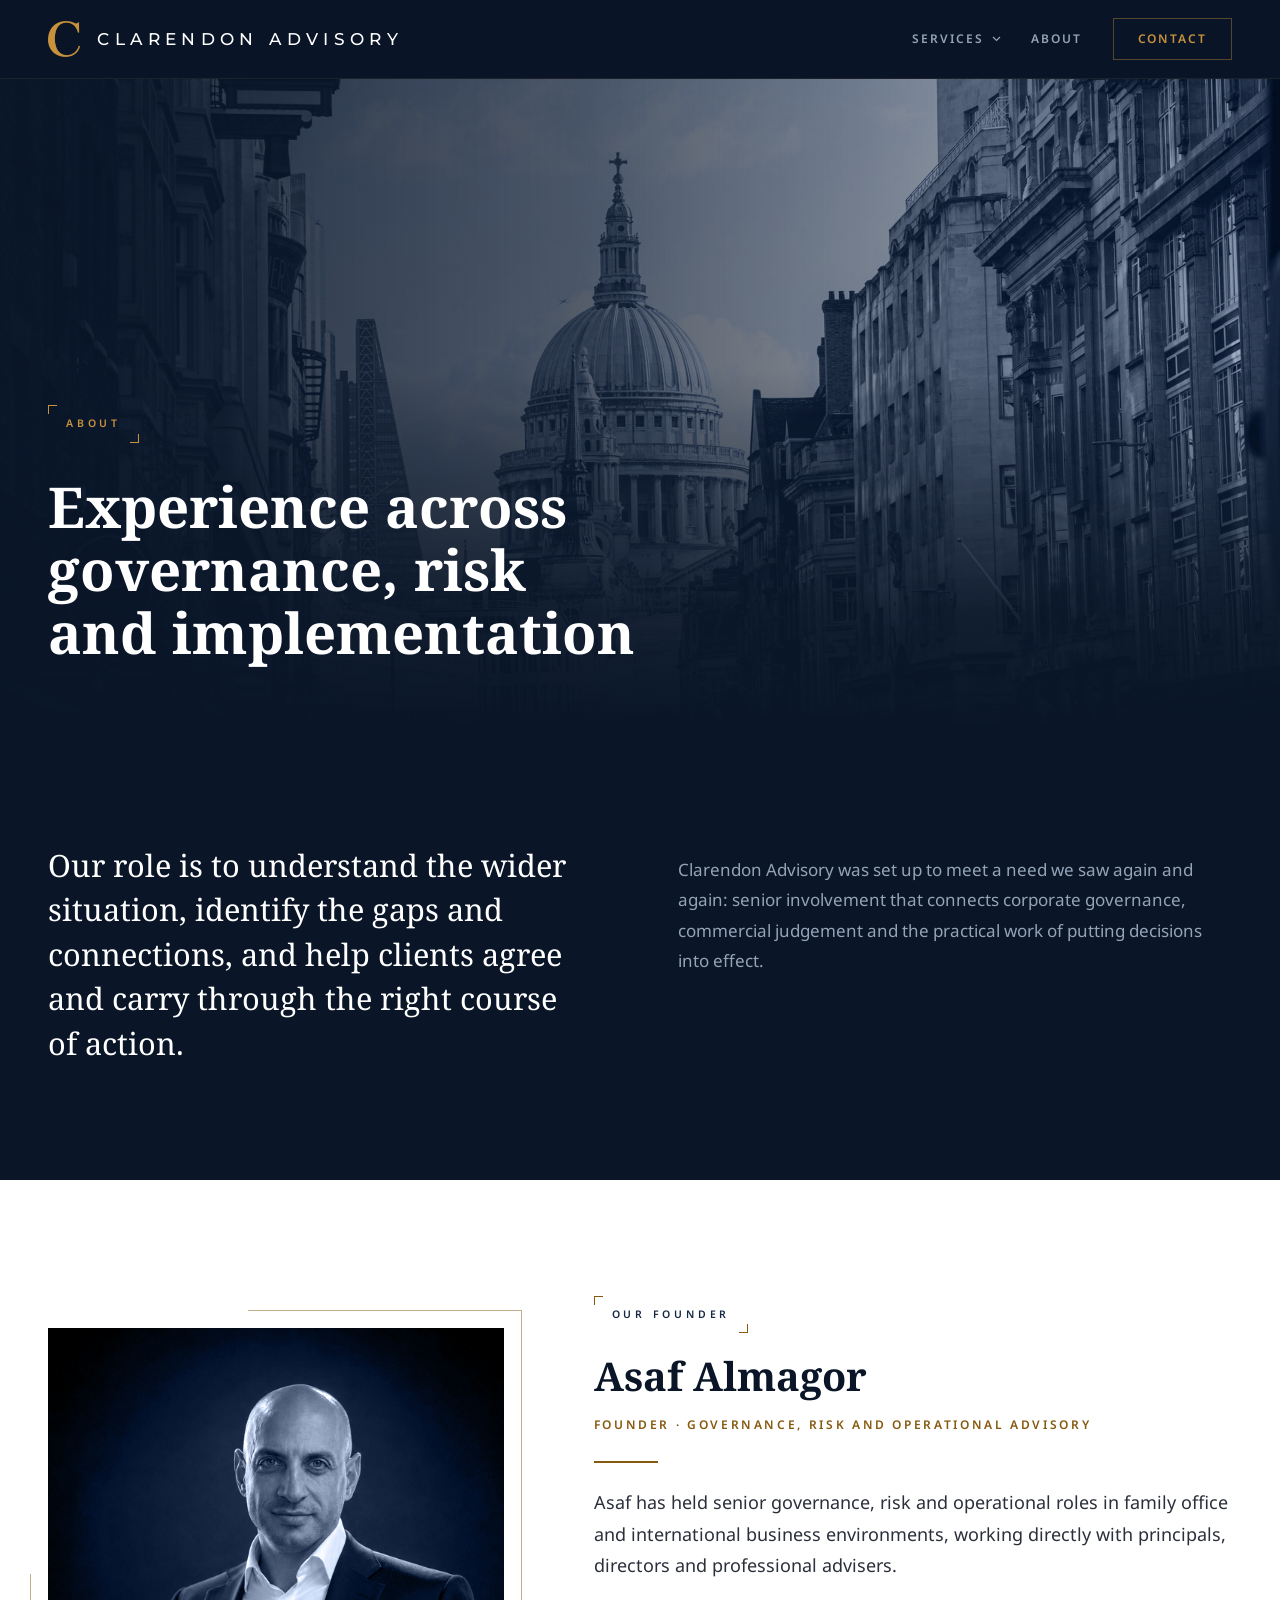
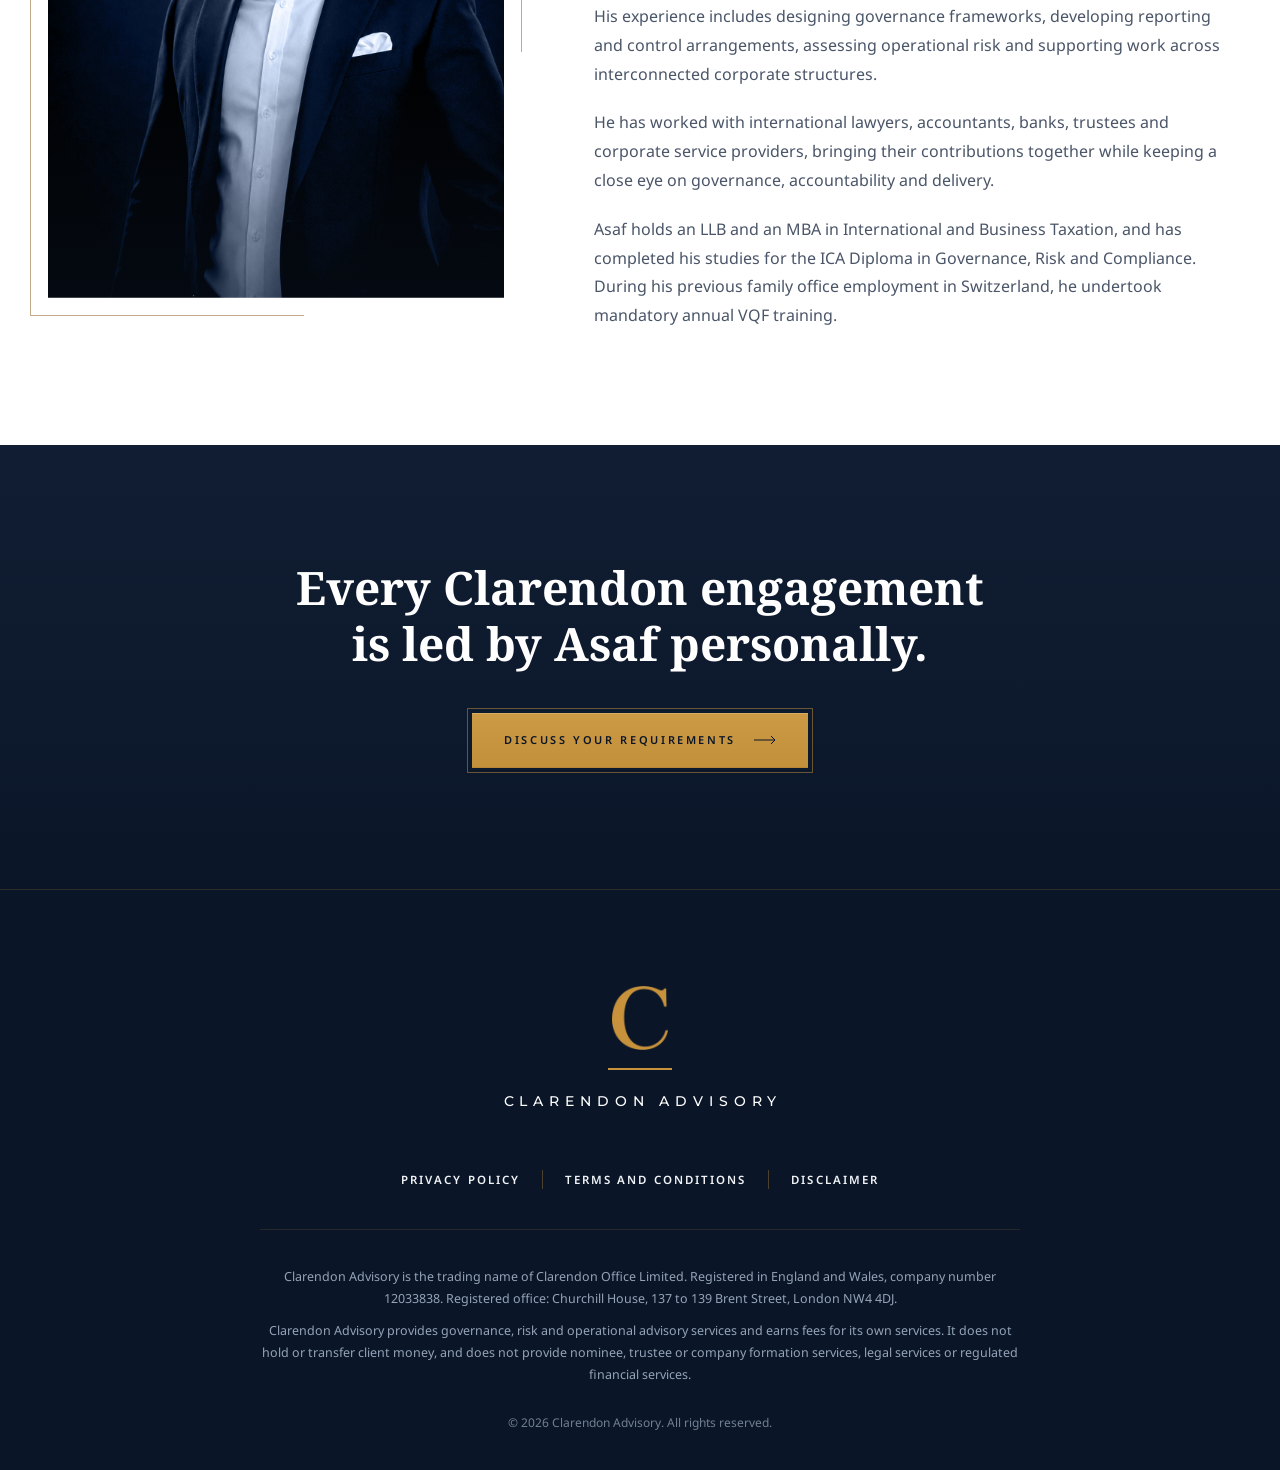
==== about/index.html @ d2218ea0 "Initial commit" ====
<!DOCTYPE html>
<html lang="en-GB">
<head>
<meta charset="utf-8">
<meta name="viewport" content="width=device-width, initial-scale=1">
<title>About | Clarendon Advisory</title>
<meta name="description" content="Clarendon Advisory was set up to meet a need we saw again and again: senior involvement that connects corporate governance, commercial judgement and the practical work of putting decisions into effect.">
<meta name="robots" content="noindex, nofollow">
<meta name="theme-color" content="#0a1628">
<link rel="icon" type="image/png" href="../assets/img/favicon.png">
<link rel="preconnect" href="https://fonts.googleapis.com">
<link rel="preconnect" href="https://fonts.gstatic.com" crossorigin>
<link rel="stylesheet" href="https://fonts.googleapis.com/css2?family=Montserrat:wght@400;500&family=Noto+Sans:wght@400;500;600&family=Noto+Serif:ital,wght@0,400;0,700;1,400;1,700&display=swap">
<link rel="preload" as="image" href="../assets/img/city-street-st-pauls.jpg">
<link rel="stylesheet" href="../assets/css/style.css?v=1.14.4">
<script>if(!matchMedia('(prefers-reduced-motion: reduce)').matches&&'IntersectionObserver'in window){document.documentElement.classList.add('motion');setTimeout(function(){document.documentElement.classList.add('motion-failsafe')},4000)}</script>
<script src="../assets/js/main.js?v=1.14.4" defer></script>
</head>
<body class="page-about">

<svg width="0" height="0" style="position:absolute" aria-hidden="true">
  <defs>
    <pattern id="cubes" width="62.354" height="108" patternUnits="userSpaceOnUse"><path d="M31.18 0.00L62.35 18.00L62.35 54.00L31.18 72.00L0.00 54.00L0.00 18.00Z M0.00 18.00L31.18 36.00L62.35 18.00 M31.18 36.00L31.18 72.00 M62.35 54.00L93.53 72.00L93.53 108.00L62.35 126.00L31.18 108.00L31.18 72.00Z M31.18 72.00L62.35 90.00L93.53 72.00 M62.35 90.00L62.35 126.00 M0.00 54.00L31.18 72.00L31.18 108.00L0.00 126.00L-31.18 108.00L-31.18 72.00Z M-31.18 72.00L0.00 90.00L31.18 72.00 M0.00 90.00L0.00 126.00 M31.18 108.00L62.35 126.00L62.35 162.00L31.18 180.00L0.00 162.00L0.00 126.00Z M0.00 126.00L31.18 144.00L62.35 126.00 M31.18 144.00L31.18 180.00 M62.35 -54.00L93.53 -36.00L93.53 0.00L62.35 18.00L31.18 0.00L31.18 -36.00Z M31.18 -36.00L62.35 -18.00L93.53 -36.00 M62.35 -18.00L62.35 18.00 M0.00 -54.00L31.18 -36.00L31.18 0.00L0.00 18.00L-31.18 0.00L-31.18 -36.00Z M-31.18 -36.00L0.00 -18.00L31.18 -36.00 M0.00 -18.00L0.00 18.00" fill="none" stroke="#c8923c" stroke-width="1"/></pattern>
    <symbol id="arrow" viewBox="0 0 22 10"><path d="M0 5h21M17 1l4 4-4 4" fill="none" stroke="currentColor" stroke-width="1"/></symbol>
  </defs>
</svg>

<header class="site-header" data-header>
  <div class="site-header__inner">
    <a class="wordmark" href="../"><img class="wordmark__mark" src="../assets/img/c-mark.png" alt="" width="32" height="36"><span class="wordmark__text">Clarendon Advisory</span></a>
    <button class="menu-toggle" type="button" aria-label="Menu" aria-expanded="false" aria-controls="site-nav" data-menu-toggle><span></span><span></span><span></span></button>
    <nav class="site-nav" id="site-nav" data-nav>
      <div class="nav-item nav-item--sub">
        <a href="../#services" class="nav-item__link">Services <svg class="nav-item__caret" width="9" height="6" viewBox="0 0 9 6" aria-hidden="true"><path d="M1 1l3.5 3.5L8 1" fill="none" stroke="currentColor" stroke-width="1.2"/></svg></a>
        <div class="subnav">
          <a href="../services/governance-and-structure-reviews/">Corporate Governance and Structure Reviews</a>
          <a href="../services/board-and-director-support/">Board and Director Governance Support</a>
          <a href="../services/family-office-governance/">Family Office Governance and Operational Risk</a>
          <a href="../services/change-and-implementation/">Corporate Change and Implementation</a>
          <a href="../services/support-during-disputes/">Governance Support Alongside Disputes and Legal Proceedings</a>
        </div>
      </div>
      <a href="./">About</a>
      <a class="site-nav__cta" href="../contact/">Contact</a>
    </nav>
  </div>
</header>

<main class="page-about">

<section id="top" class="hero svc-hero">
  <img class="hero__img" src="../assets/img/city-street-st-pauls.jpg" alt="" aria-hidden="true" style="object-position:50% 40%" data-hero-img>
  <div class="tint"></div>
  <div class="hero__shade"></div>
  <div class="hero__content wrap" data-hero-content>
    <div class="hero__text" data-reveal="1">
      <div class="eyebrow eyebrow--gold">About</div>
      <h1>Experience across governance, risk and implementation</h1>
    </div>
  </div>
</section>

<section class="section section--navy">
  <div class="wrap section__pad intro">
    <p class="intro__lead" data-reveal="1">Our role is to understand the wider situation, identify the gaps and connections, and help clients agree and carry through the right course of action.</p>
    <div class="intro__side" data-reveal="2">
      <p class="body body--17 body--dark">Clarendon Advisory was set up to meet a need we saw again and again: senior involvement that connects corporate governance, commercial judgement and the practical work of putting decisions into effect.</p>
    </div>
  </div>
</section>

<section id="founder" class="section section--white">
  <div class="wrap section__pad about-founder">
    <div class="founder__figure about-founder__figure" data-reveal="1">
      <div class="founder__corner founder__corner--tr" aria-hidden="true"></div>
      <div class="founder__corner founder__corner--bl" aria-hidden="true"></div>
      <div class="photo founder__photo" data-photo>
        <img src="../assets/img/asaf-almagor.jpg" alt="Asaf Almagor, Founder of Clarendon Advisory" loading="lazy">
        <div class="tint"></div>
        <div class="photo__fade photo__fade--soft"></div>
      </div>
    </div>
    <div class="about-founder__copy" data-reveal="2">
      <div class="eyebrow">Our founder</div>
      <h2 class="h2">Asaf Almagor</h2>
      <p class="about-founder__role">Founder · Governance, Risk and Operational Advisory</p>
      <span class="about-founder__rule" aria-hidden="true"></span>
      <p class="lead">Asaf has held senior governance, risk and operational roles in family office and international business environments, working directly with principals, directors and professional advisers.</p>
      <p class="body">His experience includes designing governance frameworks, developing reporting and control arrangements, assessing operational risk and supporting work across interconnected corporate structures.</p>
      <p class="body">He has worked with international lawyers, accountants, banks, trustees and corporate service providers, bringing their contributions together while keeping a close eye on governance, accountability and delivery.</p>
      <p class="body">Asaf holds an LLB and an MBA in International and Business Taxation, and has completed his studies for the ICA Diploma in Governance, Risk and Compliance. During his previous family office employment in Switzerland, he undertook mandatory annual VQF training.</p>
    </div>
  </div>
</section>


<section class="svc-receive about-close">
  <div class="wrap section__pad about-close__inner" data-reveal="1">
    <p class="about-close__line">Every Clarendon engagement is led by Asaf personally.</p>
    <div class="btn-pad"><a class="btn btn--primary" href="mailto:info@clarendonadvisory.com">Discuss your requirements <svg width="22" height="10" aria-hidden="true"><use href="#arrow"/></svg></a></div>
  </div>
</section>

</main>

<footer class="site-footer">
  <div class="wrap site-footer__inner">
    <a class="footer-mark" href="../" aria-label="Clarendon Advisory, back to top">
      <img class="footer-mark__c" src="../assets/img/c-mark.png" alt="" width="56" height="64" loading="lazy">
      <span class="footer-mark__rule" aria-hidden="true"></span>
      <span class="footer-mark__name">Clarendon Advisory</span>
    </a>
    <nav class="site-footer__nav" aria-label="Legal">
      <a href="../privacy-and-cookie-policy/">Privacy Policy</a>
      <a href="https://clarendonadvisory.com/terms">Terms and Conditions</a>
      <a href="https://clarendonadvisory.com/disclaimer">Disclaimer</a>
    </nav>
    <div class="site-footer__legal">
      <p>Clarendon Advisory is the trading name of Clarendon Office Limited. Registered in England and Wales, company number 12033838. Registered office: Churchill House, 137 to 139 Brent Street, London NW4 4DJ.</p>
      <p>Clarendon Advisory provides governance, risk and operational advisory services and earns fees for its own services. It does not hold or transfer client money, and does not provide nominee, trustee or company formation services, legal services or regulated financial services.</p>
    </div>
    <p class="site-footer__copy">© 2026 Clarendon Advisory. All rights reserved.</p>
  </div>
</footer>

</body>
</html>
---- assets/css/style.css ----
/* Clarendon Advisory homepage. Built from the "design_handoff_clarendon_homepage" Claude Design handoff. */

:root {
  --navy-900: #0a1628;
  --navy-800: #111d32;
  --navy-700: #162744;
  /* Business card golds: foil on navy, print gold on white and cream */
  --foil: #c8923c;
  --foil-rgb: 200, 146, 60;
  --print-gold: #86590f;
  --gold: var(--foil);
  --gold-rgb: var(--foil-rgb);
  --gold-light: #d4a85a;
  --gold-deep: #86590f;
  --cream: #f6f1e8;
  --white: #ffffff;
  --ink: #2a2f3a;
  --slate: #4a5568;
  --silver: #94a3b8;
  --mist: #f1f3f6;
  --rule-light: rgba(10, 22, 40, 0.12);

  --serif: 'Noto Serif', Georgia, 'Times New Roman', serif;
  --sans: 'Noto Sans', -apple-system, BlinkMacSystemFont, 'Segoe UI', sans-serif;
  --brand: 'Montserrat', 'Noto Sans', sans-serif;
  --ease: cubic-bezier(.16, 1, .3, 1);
  --gutter: clamp(20px, 4vw, 48px);
  --pad-y: clamp(72px, 9vw, 128px);
}

*, *::before, *::after { box-sizing: border-box; }
html { scroll-behavior: smooth; scroll-padding-top: 70px; }
body {
  margin: 0;
  background: var(--navy-900);
  color: var(--mist);
  font-family: var(--sans);
  font-weight: 400;
  line-height: 1.7;
  -webkit-font-smoothing: antialiased;
  overflow-x: clip;
}
img { display: block; max-width: 100%; }
a { color: inherit; text-decoration: none; }
a:hover { color: var(--gold); }
::selection { background: var(--gold); color: var(--navy-900); }
h1, h2, h3 { font-weight: 400; }
p { text-wrap: pretty; }

.wrap { max-width: 1280px; margin: 0 auto; padding-left: var(--gutter); padding-right: var(--gutter); box-sizing: content-box; }
/* the hero container is border-box in the design, unlike the rest */
.hero__content.wrap { box-sizing: border-box; }
.section__pad { padding-top: var(--pad-y); padding-bottom: var(--pad-y); }

.section--navy { background: var(--navy-900); color: var(--white); }
.section--cream { background: var(--cream); color: var(--navy-900); }
.section--white { background: var(--white); color: var(--navy-900); }
.section--cream, .section--white { --gold: var(--print-gold); --gold-rgb: 134, 89, 15; }
.section--ruled { border-top: 1px solid rgba(10, 22, 40, 0.08); }

/* ---------- Type ---------- */
.h2 {
  margin: 0;
  font-family: var(--serif);
  font-weight: 700;
  font-size: clamp(1.85rem, 3.1vw, 2.7rem);
  line-height: 1.2;
  text-wrap: balance;
}
.lead { margin: 0; font-size: 18px; line-height: 1.75; color: var(--ink); }
.lead--dark { color: var(--mist); }
.body { margin: 0; font-size: 16px; line-height: 1.8; color: var(--slate); }
.body--dark { color: var(--silver); }
.body--17 { font-size: 17px; }

/* Crop-mark eyebrow */
.eyebrow {
  display: inline-flex;
  align-self: flex-start;
  position: relative;
  padding: 10px 18px;
  font-size: 10.5px;
  font-weight: 600;
  letter-spacing: 0.36em;
  line-height: 1.7;
  text-transform: uppercase;
  color: var(--navy-700);
}
.eyebrow::before, .eyebrow::after {
  content: "";
  position: absolute;
  width: 9px;
  height: 9px;
}
.eyebrow::before { top: 0; left: 0; border-top: 1px solid var(--gold); border-left: 1px solid var(--gold); }
.eyebrow::after { bottom: 0; right: 0; border-bottom: 1px solid var(--gold); border-right: 1px solid var(--gold); }
.eyebrow--gold { color: var(--foil); }

.section-head { display: flex; flex-direction: column; gap: 24px; }
.section-head--center { align-items: center; text-align: center; gap: 22px; }
.section-head--center .eyebrow { align-self: center; }

/* ---------- Buttons ---------- */
.btn {
  display: inline-flex;
  align-items: center;
  gap: 18px;
  font-size: 11px;
  font-weight: 600;
  letter-spacing: 0.24em;
  line-height: 1.7;
  text-transform: uppercase;
  outline-offset: 4px;
  transition: all .45s var(--ease);
}
.btn svg { flex: none; }
.btn--primary {
  padding: 18px 32px;
  background: var(--foil) linear-gradient(180deg, #cc9a45 0%, #c28f3a 100%);
  color: var(--navy-900);
  outline: 1px solid rgba(var(--gold-rgb), 0.5);
  /* small foil bevel, matching the hero "control" */
  box-shadow: inset 0 1px 0 rgba(255, 242, 206, 0.22), inset 0 -1px 0 rgba(84, 56, 12, 0.1);
}
.btn--primary:hover {
  background: var(--gold-light) linear-gradient(180deg, #d6ad62 0%, #cfa354 100%);
  outline-offset: 6px;
  color: var(--navy-900);
}
.btn--secondary {
  padding: 17px 32px;
  border: 1px solid var(--gold);
  color: var(--gold-light);
  outline: 1px solid rgba(var(--gold-rgb), 0.25);
}
.btn--secondary svg { color: var(--gold); }
.btn--secondary:hover { background: rgba(var(--gold-rgb), 0.08); outline-offset: 6px; color: var(--gold-light); }
.btn-row { display: flex; flex-wrap: wrap; gap: 20px; padding: 6px; margin: -6px; }
.btn-pad { padding: 6px; margin-left: -6px; }
.split__text .btn-pad, .contact__head .btn-pad { padding-top: 8px; }

/* ---------- Fine-line icon in crop marks ---------- */
.icon {
  position: relative;
  width: 72px;
  height: 72px;
  display: flex;
  align-items: center;
  justify-content: center;
  flex: none;
}
.icon::before, .icon::after { content: ""; position: absolute; width: 12px; height: 12px; }
.icon::before { top: 0; left: 0; border-top: 1.5px solid var(--gold); border-left: 1.5px solid var(--gold); }
.icon::after { bottom: 0; right: 0; border-bottom: 1.5px solid var(--gold); border-right: 1.5px solid var(--gold); }
.icon svg { fill: none; stroke: var(--gold-deep); stroke-width: 1.7; stroke-linecap: square; stroke-linejoin: miter; }
.icon--light svg { stroke: var(--gold-light); }

/* ---------- Photograph treatment ---------- */
.tint { position: absolute; inset: 0; background: var(--navy-700); mix-blend-mode: color; opacity: 0.9; pointer-events: none; }
.photo { position: absolute; inset: 0; overflow: hidden; }
.photo img {
  position: absolute;
  inset: 0;
  width: 100%;
  height: 100%;
  object-fit: cover;
  filter: grayscale(1) contrast(1.08) brightness(1.02);
}
.photo__fade { position: absolute; inset: 0; background: linear-gradient(180deg, rgba(10, 22, 40, 0) 50%, rgba(10, 22, 40, 0.5) 100%); }
.photo__fade--soft { background: linear-gradient(180deg, rgba(10, 22, 40, 0) 55%, rgba(10, 22, 40, 0.45) 100%); }
.frame { position: absolute; pointer-events: none; }
/* Photo frame = the founder portrait's two L-shaped gold corners (Emma, 2026-10-15), used site-wide */
.frame--down, .frame--up { inset: 0; }
.frame::before, .frame::after { content: ""; position: absolute; width: 60%; height: 60%; }
.frame::before { top: -18px; right: -18px; border-top: 1px solid rgba(var(--gold-rgb), 0.5); border-right: 1px solid rgba(var(--gold-rgb), 0.5); }
.frame::after { bottom: -18px; left: -18px; border-bottom: 1px solid rgba(var(--gold-rgb), 0.5); border-left: 1px solid rgba(var(--gold-rgb), 0.5); }

/* Isometric cube pattern */
.cubes { position: absolute; pointer-events: none; max-width: 100%; }
.cubes--br {
  right: 0; bottom: 0; opacity: 0.22;
  -webkit-mask-image: radial-gradient(ellipse 100% 100% at 100% 100%, #000 10%, rgba(0, 0, 0, 0.5) 45%, transparent 75%);
  mask-image: radial-gradient(ellipse 100% 100% at 100% 100%, #000 10%, rgba(0, 0, 0, 0.5) 45%, transparent 75%);
}
.cubes--tl {
  left: 0; top: 0; opacity: 0.26;
  -webkit-mask-image: radial-gradient(ellipse 100% 100% at 0% 0%, #000 10%, rgba(0, 0, 0, 0.5) 45%, transparent 75%);
  mask-image: radial-gradient(ellipse 100% 100% at 0% 0%, #000 10%, rgba(0, 0, 0, 0.5) 45%, transparent 75%);
}

/* ---------- Header ---------- */
.site-header {
  position: sticky;
  top: 0;
  z-index: 20;
  background: rgba(10, 22, 40, 0.95);
  -webkit-backdrop-filter: blur(20px);
  backdrop-filter: blur(20px);
  border-bottom: 1px solid rgba(var(--gold-rgb), 0.1);
}
.site-header__inner {
  position: relative;
  max-width: 1280px;
  margin: 0 auto;
  box-sizing: content-box;
  padding: 18px var(--gutter);
  display: flex;
  align-items: center;
  justify-content: space-between;
  gap: 24px;
}
.wordmark {
  font-family: var(--brand);
  font-size: clamp(0.82rem, 2.9vw, 1.05rem);
  font-weight: 500;
  letter-spacing: 0.32em;
  text-transform: uppercase;
  color: var(--white);
  white-space: nowrap;
}
.wordmark:hover { color: var(--white); }
.wordmark { display: inline-flex; align-items: center; gap: clamp(12px, 1.4vw, 18px); }
.wordmark__mark { width: auto; height: clamp(28px, 3vw, 36px); flex: none; }
.wordmark--footer { font-size: 0.95rem; }

.site-nav {
  display: flex;
  align-items: center;
  gap: clamp(16px, 2.4vw, 36px);
  font-size: 12px;
  letter-spacing: 0.16em;
  text-transform: uppercase;
}
.site-nav a { color: var(--silver); font-weight: 600; }
.site-nav a:hover { color: var(--white); }
.site-nav a.site-nav__cta {
  padding: 10px 24px;
  border: 1px solid rgba(var(--gold-rgb), 0.4);
  color: var(--gold);
  transition: all .3s;
}
.site-nav a.site-nav__cta:hover { background: var(--gold); color: var(--navy-900); border-color: var(--gold); }

/* Services dropdown */
.nav-item { position: relative; display: flex; align-items: center; }
.nav-item__link { display: inline-flex; align-items: center; gap: 8px; }
.nav-item__caret { transition: transform .3s var(--ease); }
.subnav {
  position: absolute;
  top: 100%;
  right: -24px;
  z-index: 30;
  width: max-content;
  max-width: min(480px, 90vw);
  margin-top: 22px;
  padding: 10px 0;
  display: flex;
  flex-direction: column;
  background: rgba(10, 22, 40, 0.98);
  border: 1px solid rgba(var(--gold-rgb), 0.18);
  border-top: 2px solid var(--foil);
  opacity: 0;
  visibility: hidden;
  transform: translateY(6px);
  transition: opacity .3s var(--ease), transform .3s var(--ease), visibility .3s;
  text-transform: none;
  letter-spacing: 0;
}
.subnav::before { content: ""; position: absolute; left: 0; right: 0; top: -24px; height: 24px; } /* hover bridge */
.subnav a {
  padding: 12px 24px;
  font-family: var(--serif);
  font-size: 16px;
  font-weight: 400;
  line-height: 1.35;
  color: var(--mist) !important;
  transition: background .3s, color .3s;
}
.subnav a:hover { background: rgba(var(--foil-rgb), 0.08); color: var(--foil) !important; }
.nav-item--sub:hover .subnav, .nav-item--sub:focus-within .subnav { opacity: 1; visibility: visible; transform: none; }
.nav-item--sub:hover .nav-item__caret, .nav-item--sub:focus-within .nav-item__caret { transform: rotate(180deg); }

.menu-toggle {
  display: none;
  flex-direction: column;
  gap: 5px;
  padding: 10px 4px;
  background: none;
  border: none;
  cursor: pointer;
}
.menu-toggle span { display: block; width: 24px; height: 1.5px; background: var(--white); }

@media (max-width: 1199px) {
  .menu-toggle { display: flex; }
  .site-nav {
    display: none;
    flex-direction: column;
    align-items: flex-start;
    gap: 24px;
    position: absolute;
    top: 100%;
    left: 0;
    right: 0;
    padding: 32px var(--gutter);
    background: rgba(10, 22, 40, 0.98);
    -webkit-backdrop-filter: blur(20px);
    backdrop-filter: blur(20px);
    border-bottom: 1px solid rgba(var(--gold-rgb), 0.1);
  }
  .site-header.is-open .site-nav { display: flex; }
  .nav-item { flex-direction: column; align-items: flex-start; gap: 14px; }
  .nav-item__caret { display: none; }
  .subnav {
    position: static;
    right: auto;
    min-width: 0;
    margin: 0;
    padding: 0 0 0 16px;
    background: none;
    border: 0;
    border-left: 1px solid rgba(var(--foil-rgb), 0.35);
    opacity: 1;
    visibility: visible;
    transform: none;
  }
  .subnav::before { display: none; }
  .subnav a { padding: 4px 0; font-size: 15px; }
}

/* ---------- Hero ---------- */
.hero {
  position: relative;
  overflow: hidden;
  min-height: calc(100vh - 70px);
  min-height: calc(100svh - 70px);
  display: flex;
  flex-direction: column;
  justify-content: flex-end;
  background: var(--navy-900);
  color: var(--white);
}
.hero__img {
  position: absolute;
  inset: 0;
  width: 100%;
  height: 100%;
  object-fit: cover;
  object-position: center 100%;
  filter: grayscale(1) contrast(1.08) brightness(1.05);
}
@media (max-width: 700px) { .hero__img { object-position: 74% 62%; } }
.hero__shade {
  position: absolute;
  inset: 0;
  background:
    linear-gradient(90deg, rgba(10, 22, 40, 0.92) 0%, rgba(10, 22, 40, 0.7) 45%, rgba(10, 22, 40, 0.25) 100%),
    linear-gradient(0deg, #0a1628 0%, rgba(10, 22, 40, 0.85) 18%, rgba(10, 22, 40, 0) 55%);
}
.hero__content {
  position: relative;
  width: 100%;
  padding-top: clamp(96px, 14vh, 180px);
  padding-bottom: clamp(48px, 7vh, 80px);
  display: flex;
  flex-direction: column;
  gap: clamp(48px, 8vh, 96px);
}
.hero__text { display: flex; flex-direction: column; gap: 32px; max-width: 860px; }
.hero h1 {
  margin: 0;
  font-family: var(--serif);
  font-weight: 700;
  font-size: clamp(2.3rem, 4.8vw, 4.3rem);
  line-height: 1.12;
  color: var(--white);
  text-wrap: balance;
}
.hero h1 em { font-style: italic; color: var(--foil); }
/* Embossed foil, like the C on the business card: gradient fill plus a light top edge and a dark lower edge */
@supports ((-webkit-background-clip: text) or (background-clip: text)) {
  .hero h1 em {
    padding: 0 0.08em 0.06em 0.02em;
    margin: 0 -0.08em -0.06em -0.02em;
    background: linear-gradient(175deg, #dbb56b 0%, #cc9a44 38%, #b8822f 62%, #d2a555 100%);
    -webkit-background-clip: text;
    background-clip: text;
    color: transparent;
    -webkit-box-decoration-break: clone;
    box-decoration-break: clone;
    filter: drop-shadow(0 -1px 0 rgba(255, 238, 196, 0.45)) drop-shadow(1px 1.5px 0 rgba(84, 56, 12, 0.85)) drop-shadow(0 3px 6px rgba(0, 0, 0, 0.35));
  }
}
.hero__plaque-row { display: flex; flex-wrap: wrap; align-items: center; gap: 28px; padding: 6px; }
.plaque {
  display: flex;
  align-items: center;
  gap: 20px;
  padding: 16px 32px 16px 16px;
  border: 1px solid rgba(var(--gold-rgb), 0.45);
  outline: 1px solid rgba(var(--gold-rgb), 0.2);
  outline-offset: 5px;
  background: rgba(10, 22, 40, 0.35);
  color: var(--white);
  transition: all .45s var(--ease);
}
.plaque:hover { outline-offset: 8px; background: rgba(10, 22, 40, 0.55); color: var(--white); }
.plaque img { width: 72px; height: 72px; object-fit: cover; object-position: center 20%; flex: none; }
.plaque__text { display: flex; flex-direction: column; gap: 8px; }
.plaque__name { font-family: var(--serif); font-size: 22px; line-height: 1.2; }
.plaque__role { font-size: 11px; font-weight: 600; letter-spacing: 0.3em; text-transform: uppercase; color: var(--gold); }

/* ---------- Introduction ---------- */
.intro {
  display: grid;
  grid-template-columns: repeat(auto-fit, minmax(min(100%, 420px), 1fr));
  gap: clamp(40px, 6vw, 96px);
  align-items: start;
}
.intro__lead {
  margin: 0;
  font-family: var(--serif);
  font-size: clamp(24px, 2.4vw, 32px);
  line-height: 1.45;
  color: var(--white);
}
.intro__side { display: flex; flex-direction: column; gap: 32px; padding-top: 12px; }

/* ---------- When to involve ---------- */
.involve {
  display: grid;
  grid-template-columns: repeat(auto-fit, minmax(min(100%, 380px), 1fr));
  gap: clamp(40px, 6vw, 96px);
}
.involve__head {
  display: flex;
  flex-direction: column;
  gap: 24px;
  align-self: start;
  position: sticky;
  top: 120px;
}
.involve__head .h2 { color: var(--navy-900); }
.involve__note { margin: 0; font-size: 18px; line-height: 1.75; font-weight: 400; color: var(--navy-900); max-width: 440px; }
.involve__list {
  list-style: none;
  margin: 0;
  padding: 0;
  display: flex;
  flex-direction: column;
  border-top: 1px solid var(--rule-light);
}
.involve__list li {
  display: flex;
  align-items: center;
  gap: 28px;
  padding: 22px 0;
  border-bottom: 1px solid var(--rule-light);
}
.involve__copy { display: flex; flex-direction: column; gap: 6px; }
.involve__title { font-family: var(--serif); font-size: 21px; line-height: 1.3; color: var(--navy-900); }
.involve__body { font-size: 16px; line-height: 1.7; font-weight: 400; color: var(--slate); }
@media (max-width: 859px) {
  .involve__head { position: static; }
}

/* ---------- What the work delivers ---------- */
.delivers {
  padding-top: clamp(80px, 10vw, 144px);
  padding-bottom: clamp(80px, 10vw, 144px);
  display: flex;
  flex-direction: column;
  align-items: center;
  gap: clamp(56px, 7vw, 88px);
}
.delivers .h2 { color: var(--navy-900); }
.delivers__grid {
  width: 100%;
  display: grid;
  grid-template-columns: repeat(auto-fit, minmax(min(100%, 480px), 1fr));
  row-gap: 56px;
}
.delivers__pair {
  display: grid;
  grid-template-columns: repeat(auto-fit, minmax(min(100%, 220px), 1fr));
  row-gap: 56px;
}
.outcome {
  position: relative;
  display: flex;
  flex-direction: column;
  align-items: center;
  text-align: center;
  gap: 22px;
  padding: 0 clamp(20px, 2.4vw, 36px) 8px;
}
.outcome__line { position: absolute; top: 0; left: 0; right: 0; height: 1px; background: var(--gold); }
.outcome--first .outcome__line { background: linear-gradient(90deg, rgba(var(--gold-rgb), 0) 0%, var(--gold) 60%); }
.outcome--last .outcome__line { background: linear-gradient(90deg, var(--gold) 40%, rgba(var(--gold-rgb), 0) 100%); }
.outcome__mark {
  position: relative;
  width: 9px;
  height: 9px;
  background: var(--white);
  border: 1px solid var(--gold);
  transform: rotate(45deg);
  margin-top: -5px;
}
.outcome h3 {
  margin: 16px 0 0;
  font-family: var(--serif);
  font-size: clamp(24px, 2.2vw, 30px);
  line-height: 1.25;
  color: var(--navy-900);
  text-wrap: balance;
}
.outcome p { margin: 0; font-size: 16px; line-height: 1.8; color: var(--slate); max-width: 280px; }

/* ---------- Services ---------- */
.section--services {
  position: relative;
  overflow: hidden;
  background: linear-gradient(180deg, #0a1628 0%, #111d32 50%, #0a1628 100%);
  color: var(--white);
}
.section--services .wrap { position: relative; }
.section--services .h2 { color: var(--white); }
.services__head {
  display: flex;
  flex-wrap: wrap;
  align-items: flex-end;
  justify-content: space-between;
  gap: 32px;
  margin-bottom: 56px;
}
.services__grid {
  display: grid;
  grid-template-columns: repeat(auto-fill, minmax(min(100%, 320px), 1fr));
  gap: 24px;
}
.service {
  position: relative;
  display: flex;
  flex-direction: column;
  gap: 20px;
  min-height: 320px;
  padding: clamp(32px, 3.4vw, 48px) clamp(28px, 3vw, 40px);
  background: rgba(22, 39, 68, 0.4);
  border: 1px solid rgba(var(--gold-rgb), 0.08);
  color: var(--white);
  transition: all .5s var(--ease);
}
.service::before {
  content: "";
  position: absolute;
  top: 0;
  left: 0;
  right: 0;
  height: 2px;
  background: linear-gradient(90deg, transparent, var(--gold), transparent);
  opacity: 0;
  transition: opacity .5s var(--ease);
}
.service:hover {
  background: rgba(22, 39, 68, 0.7);
  border-color: rgba(var(--gold-rgb), 0.15);
  transform: translateY(-4px);
  color: var(--white);
}
.service:hover::before { opacity: 1; }
.service h3 {
  margin: 0;
  font-family: var(--serif);
  font-size: clamp(22px, 2vw, 26px);
  line-height: 1.25;
  color: var(--white);
  text-wrap: balance;
  max-width: 440px;
}
.service p { margin: 0; font-size: 16px; line-height: 1.8; color: var(--silver); max-width: 480px; }
.service__link {
  margin-top: auto;
  padding-top: 20px;
  border-top: 1px solid rgba(var(--gold-rgb), 0.15);
  display: flex;
  align-items: center;
  justify-content: space-between;
  gap: 16px;
  font-size: 11px;
  font-weight: 600;
  letter-spacing: 0.18em;
  line-height: 1.6;
  text-transform: uppercase;
  color: var(--white);
}
.service__link span { color: var(--gold); font-size: 14px; letter-spacing: 0; }

/* ---------- Split sections (approach, advisers, founder) ---------- */
.split {
  display: grid;
  gap: clamp(48px, 6vw, 96px);
  align-items: center;
}
.split--approach { grid-template-columns: repeat(auto-fit, minmax(min(100%, 420px), 1fr)); }
.split--advisers { grid-template-columns: repeat(auto-fit, minmax(min(100%, 400px), 1fr)); }
.split__text { display: flex; flex-direction: column; gap: 24px; }
.split .h2 { color: var(--navy-900); }
.split--approach .split__text { justify-content: center; align-self: stretch; }
#approach { position: relative; overflow: hidden; }
.figure { position: relative; }
.figure--approach { min-height: 520px; align-self: stretch; }
.figure--approach .photo img { filter: grayscale(1) contrast(1.1) brightness(1.04); }
.figure--advisers { min-height: 520px; }

/* ---------- Standards ---------- */
.conduct { display: flex; flex-direction: column; align-items: center; gap: 56px; }
.conduct .h2 { color: var(--navy-900); }
.conduct__grid {
  display: grid;
  grid-template-columns: repeat(auto-fit, minmax(min(100%, 380px), 1fr));
  gap: 24px;
  width: 100%;
}
.standard {
  position: relative;
  display: flex;
  flex-direction: column;
  gap: 28px;
  padding: clamp(40px, 4.5vw, 64px);
  background: var(--navy-900);
  color: var(--white);
  overflow: hidden;
}
.standard::before { content: ""; position: absolute; inset: 12px; border: 1px solid rgba(var(--gold-rgb), 0.22); pointer-events: none; }
.standard > * { position: relative; }
.standard__top { display: flex; align-items: center; justify-content: space-between; gap: 16px; }
.standard__label { font-size: 11px; font-weight: 600; letter-spacing: 0.3em; text-transform: uppercase; color: var(--gold); }
.standard__rule { height: 1px; background: linear-gradient(90deg, var(--gold), rgba(var(--gold-rgb), 0)); }
.standard__lead {
  margin: 0;
  font-family: var(--serif);
  font-size: clamp(22px, 2vw, 26px);
  line-height: 1.35;
  color: var(--white);
}

/* ---------- Founder ---------- */
.section--founder { background: linear-gradient(180deg, #111d32 0%, #0a1628 100%); color: var(--white); }
.founder {
  display: grid;
  grid-template-columns: repeat(auto-fit, minmax(min(100%, 460px), 1fr));
  gap: clamp(48px, 6vw, 96px);
  align-items: center;
  padding-top: clamp(72px, 9vw, 136px);
  padding-bottom: clamp(72px, 9vw, 136px);
}
.founder .h2 { color: var(--white); }
.founder__figure { position: relative; max-width: 600px; width: 100%; justify-self: center; }
.founder__corner { position: absolute; width: 60%; height: 60%; pointer-events: none; }
.founder__corner--tr { top: -18px; right: -18px; border-top: 1px solid rgba(var(--gold-rgb), 0.5); border-right: 1px solid rgba(var(--gold-rgb), 0.5); }
.founder__corner--bl { bottom: -18px; left: -18px; border-bottom: 1px solid rgba(var(--gold-rgb), 0.5); border-left: 1px solid rgba(var(--gold-rgb), 0.5); }
.founder__photo { position: relative; inset: auto; width: 100%; aspect-ratio: 4 / 5; }
.founder__photo img { object-position: center top; }

/* ---------- Process ---------- */
.process__head { margin-bottom: 64px; }
.process__head .h2 { color: var(--navy-900); }
.steps {
  list-style: none;
  margin: 0;
  padding: 0;
  display: grid;
  grid-template-columns: repeat(auto-fit, minmax(min(100%, 200px), 1fr));
  gap: 48px 0;
}
.step { display: flex; flex-direction: column; gap: 18px; padding-right: 28px; }
.step__top { display: flex; align-items: center; }
.step__num {
  width: 52px;
  height: 52px;
  margin: 5px;
  flex: none;
  display: flex;
  align-items: center;
  justify-content: center;
  background: var(--navy-700);
  border: 1px solid rgba(var(--gold-rgb), 0.55);
  outline: 1px solid rgba(var(--gold-rgb), 0.45);
  outline-offset: 4px;
  font-family: var(--serif);
  font-size: 19px;
  color: var(--cream);
}
.step__line { flex: 1; height: 1px; background: var(--gold); transform-origin: left; margin-right: -28px; }
.step--last .step__line { margin-right: 0; background: linear-gradient(90deg, var(--gold), rgba(var(--gold-rgb), 0)); }
.step h3 { margin: 0; font-family: var(--serif); font-size: 22px; line-height: 1.3; color: var(--navy-900); }
.step p { margin: 0; font-size: 16px; line-height: 1.8; color: var(--slate); }

/* ---------- Contact ---------- */
.contact { position: relative; overflow: hidden; background: var(--navy-900); color: var(--white); }
.contact__img {
  position: absolute;
  inset: 0;
  width: 100%;
  height: 100%;
  object-fit: cover;
  object-position: center 55%;
  filter: grayscale(1) contrast(1.08) brightness(1.05);
}
.contact__shade {
  position: absolute;
  inset: 0;
  background: linear-gradient(180deg, rgba(10, 22, 40, 0.94) 0%, rgba(10, 22, 40, 0.82) 50%, rgba(10, 22, 40, 0.94) 100%);
}
.contact__inner {
  position: relative;
  max-width: 1080px;
  margin: 0 auto;
  box-sizing: content-box;
  padding: clamp(96px, 12vw, 168px) var(--gutter);
  display: flex;
  flex-direction: column;
  align-items: center;
  text-align: center;
  gap: clamp(48px, 6vw, 72px);
}
.contact__head { display: flex; flex-direction: column; align-items: center; gap: 24px; }
.contact__head .eyebrow { align-self: center; }
.contact__head .btn-pad { margin-left: 0; padding-top: 12px; }
.contact__title {
  margin: 0;
  font-family: var(--serif);
  font-weight: 700;
  font-size: clamp(2.2rem, 4.1vw, 3.6rem);
  line-height: 1.12;
  color: var(--white);
}
.contact__lead { margin: 0; max-width: 640px; font-size: 18px; line-height: 1.75; color: var(--mist); text-wrap: balance; }
.contact__body { margin: 0; max-width: 560px; font-size: 16px; line-height: 1.8; color: var(--silver); text-wrap: balance; }
.contact__panel {
  width: 100%;
  display: grid;
  grid-template-columns: repeat(3, minmax(0, 1fr));
  border: 1px solid rgba(var(--gold-rgb), 0.45);
  outline: 1px solid rgba(var(--gold-rgb), 0.2);
  outline-offset: 6px;
  background: rgba(10, 22, 40, 0.55);
}
.contact__cell {
  display: flex;
  flex-direction: column;
  align-items: center;
  gap: 14px;
  padding: 36px 28px;
  color: var(--white);
}
.contact__cell + .contact__cell { border-left: 1px solid rgba(var(--gold-rgb), 0.2); }
a.contact__cell { transition: background .4s; }
a.contact__cell:hover { background: rgba(var(--gold-rgb), 0.08); color: var(--white); }
.contact__label { font-size: 10.5px; font-weight: 600; letter-spacing: 0.36em; text-transform: uppercase; color: var(--gold); }
.contact__value { font-family: var(--serif); font-size: clamp(17px, 1.45vw, 20px); line-height: 1.3; color: var(--white); }
@media (max-width: 859px) {
  .contact__panel { grid-template-columns: 1fr; }
  .contact__cell + .contact__cell { border-left: 0; border-top: 1px solid rgba(var(--gold-rgb), 0.2); }
}

/* ---------- Footer: the business card lockup (gold C, gold rule, spaced wordmark) ---------- */
.site-footer {
  background: var(--navy-900);
  color: var(--silver);
  border-top: 1px solid rgba(var(--foil-rgb), 0.18);
  text-align: center;
}
.site-footer__inner {
  padding-top: clamp(64px, 8vw, 96px);
  padding-bottom: 36px;
  display: flex;
  flex-direction: column;
  align-items: center;
}
.footer-mark { display: inline-flex; flex-direction: column; align-items: center; color: var(--white); }
.footer-mark:hover { color: var(--white); }
.footer-mark__c { width: auto; height: clamp(52px, 6vw, 64px); }
.footer-mark__rule { width: 64px; height: 2px; margin: 18px 0 20px; background: var(--foil); }
.footer-mark__name {
  font-family: var(--brand);
  font-size: clamp(12px, 1.3vw, 14px);
  font-weight: 500;
  letter-spacing: 0.42em;
  margin-right: -0.42em; /* keep the tracked word optically centred */
  text-transform: uppercase;
}
.site-footer__nav {
  display: flex;
  flex-wrap: wrap;
  justify-content: center;
  gap: 12px 0;
  margin-top: clamp(40px, 5vw, 56px);
  font-size: 11.5px;
  font-weight: 600;
  letter-spacing: 0.18em;
  text-transform: uppercase;
}
.site-footer__nav a { color: var(--mist); padding: 0 22px; transition: color .3s; }
.site-footer__nav a + a { border-left: 1px solid rgba(var(--foil-rgb), 0.35); }
.site-footer__nav a:hover { color: var(--foil); }
.site-footer__legal {
  max-width: 760px;
  margin-top: 40px;
  padding-top: 36px;
  border-top: 1px solid rgba(var(--foil-rgb), 0.14);
  display: flex;
  flex-direction: column;
  gap: 10px;
  font-size: 12.5px;
  line-height: 1.75;
}
.site-footer__legal p, .site-footer__copy { margin: 0; }
.site-footer__copy { margin-top: 28px; font-size: 12px; color: rgba(148, 163, 184, 0.75); }
@media (max-width: 559px) {
  .site-footer__nav { flex-direction: column; gap: 14px; }
  .site-footer__nav a + a { border-left: 0; }
}

/* ---------- Service pages ---------- */
.svc-hero { min-height: clamp(460px, 72vh, 720px); min-height: clamp(460px, 72svh, 720px); }
.svc-hero h1 { font-size: clamp(2.2rem, 4.4vw, 3.9rem); max-width: 900px; }
.svc-back {
  display: inline-flex;
  align-items: center;
  gap: 10px;
  align-self: flex-start;
  margin-bottom: 4px;
  font-size: 11.5px;
  font-weight: 600;
  letter-spacing: 0.2em;
  text-transform: uppercase;
  color: var(--silver);
  transition: color .3s, gap .45s var(--ease);
}
.svc-back span { color: var(--foil); }
.svc-back:hover { color: var(--white); gap: 14px; }

.svc-split {
  display: grid;
  grid-template-columns: repeat(auto-fit, minmax(min(100%, 380px), 1fr));
  gap: clamp(32px, 6vw, 96px);
  align-items: start;
}
.svc-split .h2 { color: var(--navy-900); }
.svc-split__copy { display: flex; flex-direction: column; gap: 20px; padding-top: 6px; }

.svc-band__top { display: flex; flex-wrap: wrap; align-items: flex-end; justify-content: space-between; gap: 24px 32px; margin-bottom: clamp(40px, 5vw, 64px); }
.svc-band__head { display: flex; flex-direction: column; gap: 20px; max-width: 760px; }
.svc-band .h2 { color: var(--navy-900); }
.svc-items {
  list-style: none;
  margin: 0;
  padding: 0;
  display: grid;
  grid-template-columns: repeat(auto-fit, minmax(min(100%, 320px), 1fr));
  gap: 0 clamp(32px, 4vw, 56px);
}
.svc-item {
  display: flex;
  align-items: flex-start;
  gap: 18px;
  padding: 26px 0;
  border-top: 1px solid var(--rule-light);
  font-size: 17px;
  line-height: 1.7;
  color: var(--navy-900);
}
.svc-item:has(.svc-item__icon) { flex-direction: column; gap: 18px; padding: 32px 0 30px; }
.svc-item__icon { width: 60px; height: 60px; }
.svc-item__icon::before, .svc-item__icon::after { width: 10px; height: 10px; }
.svc-item__icon svg { width: 40px; height: 40px; }
.svc-item__text { max-width: 340px; }
.svc-item__mark {
  flex: none;
  width: 9px;
  height: 9px;
  margin-top: 0.62em;
  border: 1px solid var(--print-gold);
  transform: rotate(45deg);
}

.svc-receive { position: relative; background: linear-gradient(180deg, #111d32 0%, #0a1628 100%); color: var(--white); }
.svc-receive__inner {
  display: grid;
  grid-template-columns: repeat(auto-fit, minmax(min(100%, 380px), 1fr));
  gap: clamp(32px, 6vw, 96px);
  align-items: start;
}
.svc-receive__head { display: flex; flex-direction: column; gap: 24px; }
.svc-receive .h2 { color: var(--white); }
.svc-receive__copy { display: flex; flex-direction: column; gap: 22px; padding-top: 6px; }
.svc-receive__lead { margin: 0; font-family: var(--serif); font-size: clamp(21px, 1.9vw, 25px); line-height: 1.5; color: var(--white); }
.svc-receive__copy .btn-pad { padding-top: 12px; }

/* Service list as navy cards, matching the homepage Standards cards */
.svc-cards {
  list-style: none;
  margin: 0;
  padding: 0;
  display: grid;
  grid-template-columns: repeat(auto-fit, minmax(min(100%, 340px), 1fr));
  gap: 24px;
}
.svc-card {
  position: relative;
  display: flex;
  flex-direction: column;
  gap: 24px;
  padding: clamp(32px, 2.6vw, 40px) clamp(28px, 2.4vw, 36px);
  background: var(--navy-900);
  color: var(--white);
}
.svc-card::before { content: ""; position: absolute; inset: 10px; border: 1px solid rgba(var(--foil-rgb), 0.22); pointer-events: none; }
.svc-card > * { position: relative; }
.svc-card .icon::before, .svc-card .icon::after { border-color: var(--foil); }
.svc-card__rule { height: 1px; background: linear-gradient(90deg, var(--foil), rgba(var(--foil-rgb), 0)); }
.svc-card__text { margin: 0; font-family: var(--serif); font-size: clamp(18px, 1.4vw, 20px); line-height: 1.5; color: var(--white); text-wrap: wrap; }
.svc-card__diamond { width: 10px; height: 10px; border: 1px solid var(--foil); transform: rotate(45deg); }

/* Phones: less padding inside the navy cards so the text gets the width (Emma, 2026-10-15) */
@media (max-width: 599px) {
  .svc-card { padding: 30px 22px; gap: 22px; }
  .svc-card::before, .standard::before { inset: 8px; }
  .standard { padding: 34px 22px; gap: 22px; }
  .service { padding: 30px 22px; min-height: 0; }
  .svc-card__text { font-size: 19px; }
}

/* ---------- About page ---------- */
.about-founder {
  display: grid;
  grid-template-columns: minmax(0, 5fr) minmax(0, 7fr);
  gap: clamp(48px, 7vw, 112px);
  align-items: center;
}
.about-founder__figure { max-width: 520px; }
.about-founder__copy { display: flex; flex-direction: column; gap: 20px; }
.about-founder__copy .h2 { color: var(--navy-900); }
.about-founder__role {
  margin: -6px 0 0;
  font-size: 12px;
  font-weight: 600;
  letter-spacing: 0.22em;
  text-transform: uppercase;
  color: var(--print-gold);
}
.about-founder__rule { width: 64px; height: 2px; margin: 6px 0 4px; background: var(--print-gold); }

.about-quals__card {
  position: relative;
  display: flex;
  align-items: flex-start;
  gap: clamp(24px, 4vw, 48px);
  max-width: 1040px;
  margin: 0 auto;
  padding: clamp(36px, 4.5vw, 64px);
  background: var(--white);
  border: 1px solid rgba(var(--gold-rgb), 0.35);
  outline: 1px solid rgba(var(--gold-rgb), 0.18);
  outline-offset: 6px;
}
.about-quals__copy { display: flex; flex-direction: column; gap: 18px; }
.about-quals__text { margin: 0; font-family: var(--serif); font-size: clamp(20px, 1.9vw, 25px); line-height: 1.55; color: var(--navy-900); text-wrap: wrap; }

.about-close__inner { display: flex; flex-direction: column; align-items: center; gap: 36px; text-align: center; }
.about-close__line {
  margin: 0;
  max-width: 900px;
  font-family: var(--serif);
  font-weight: 700;
  font-size: clamp(1.9rem, 3.6vw, 3rem);
  line-height: 1.2;
  color: var(--white);
  text-wrap: balance;
}
.about-close .btn-pad { margin-left: 0; }

@media (max-width: 859px) {
  .about-founder { grid-template-columns: 1fr; }
  .about-founder__figure { justify-self: start; width: calc(100% - 18px); margin: 18px 0 0 18px; }
  .about-quals__card { flex-direction: column; }
}

/* ---------- Contact page (one screen tall) ---------- */
.contact-page { min-height: calc(100vh - 79px); min-height: calc(100svh - 79px); display: flex; align-items: center; }
.contact-page__inner {
  position: relative;
  width: 100%;
  padding-top: clamp(48px, 7vh, 88px);
  padding-bottom: clamp(48px, 7vh, 88px);
  display: grid;
  grid-template-columns: minmax(0, 7fr) minmax(0, 5fr);
  gap: clamp(40px, 6vw, 96px);
  align-items: center;
}
.contact-page__copy { display: flex; flex-direction: column; gap: 20px; }
.contact-page__title {
  margin: 0;
  font-family: var(--serif);
  font-weight: 700;
  font-size: clamp(2.2rem, 4.1vw, 3.6rem);
  line-height: 1.12;
  color: var(--white);
}
.contact-page__lead { margin: 0; font-size: 19px; line-height: 1.7; color: var(--mist); }
.contact-page__panel {
  display: flex;
  flex-direction: column;
  padding: clamp(28px, 3vw, 44px);
  border: 1px solid rgba(var(--foil-rgb), 0.45);
  outline: 1px solid rgba(var(--foil-rgb), 0.2);
  outline-offset: 6px;
  background: rgba(10, 22, 40, 0.6);
}
.contact-page__row { display: flex; flex-direction: column; gap: 10px; padding: 22px 0; border-bottom: 1px solid rgba(var(--foil-rgb), 0.2); color: var(--white); }
.contact-page__row:first-child { padding-top: 0; }
a.contact-page__row:hover { color: var(--foil); }
.contact-page__value { font-family: var(--serif); font-size: clamp(20px, 1.9vw, 25px); line-height: 1.3; }
.contact-page__panel .btn-pad { margin: 28px 0 0 -6px; }
@media (max-width: 859px) {
  .contact-page__inner { grid-template-columns: 1fr; }
}

/* Framed photos on phones: landscape, not tall strips (Emma, 2026-10-15) */
@media (max-width: 859px) {
  .figure--approach, .figure--advisers { min-height: 0; aspect-ratio: 4 / 3; width: calc(100% - 18px); margin: 18px auto; }
  .founder__photo { aspect-ratio: 1 / 1; }
  .founder__photo img { object-position: center 12%; }
}


/* ---------- Legal pages (privacy and cookie policy) ---------- */
.legal-hero { background: var(--navy-900); color: var(--white); border-bottom: 1px solid rgba(var(--foil-rgb), 0.18); }
.legal-hero__inner {
  padding-top: clamp(48px, 6vw, 80px);
  padding-bottom: clamp(44px, 5.5vw, 68px);
  display: flex;
  flex-direction: column;
  gap: 12px;
}
.legal-hero__trading { margin: 4px 0 0; font-size: 15px; color: var(--silver); }
.legal-hero__title {
  margin: 0;
  font-family: var(--serif);
  font-weight: 700;
  font-size: clamp(2rem, 3.6vw, 2.9rem);
  line-height: 1.15;
  color: var(--white);
  text-wrap: balance;
}
.legal-hero__sub { margin: 0; font-family: var(--serif); font-style: italic; font-size: clamp(18px, 1.6vw, 21px); color: var(--foil); }
.legal-hero__meta { display: flex; flex-wrap: wrap; gap: 6px 28px; margin: 8px 0 0; font-size: 13px; letter-spacing: 0.06em; color: var(--silver); }
.legal-hero__jump { display: none; flex-wrap: wrap; gap: 14px 32px; margin-top: 18px; }
.legal-hero__jump a {
  padding-bottom: 6px;
  border-bottom: 1px solid var(--foil);
  font-size: 11.5px;
  font-weight: 600;
  letter-spacing: 0.2em;
  text-transform: uppercase;
  color: var(--mist);
}

.legal-body { background: var(--white); color: var(--ink); --gold: var(--print-gold); --gold-rgb: 134, 89, 15; }
.legal-layout {
  display: grid;
  grid-template-columns: minmax(220px, 1fr) minmax(0, 2.6fr);
  gap: clamp(48px, 6vw, 112px);
  align-items: start;
  padding-top: clamp(56px, 6vw, 88px);
  padding-bottom: clamp(72px, 9vw, 120px);
}
.legal-toc {
  position: sticky;
  top: 112px;
  max-height: calc(100vh - 140px);
  overflow-y: auto;
  padding: 4px 0 4px 22px;
  border-left: 1px solid rgba(var(--gold-rgb), 0.45);
}
.legal-toc__title {
  display: block;
  margin: 0 0 12px;
  font-size: 11.5px;
  font-weight: 600;
  letter-spacing: 0.22em;
  text-transform: uppercase;
  color: var(--navy-900);
}
.legal-toc__title:not(:first-child) { margin-top: 28px; }
.legal-toc ol { list-style: none; margin: 0; padding: 0; display: flex; flex-direction: column; gap: 7px; }
.legal-toc ol a { font-size: 14px; line-height: 1.45; color: var(--slate); transition: color .3s; }
.legal-toc a:hover { color: var(--print-gold); }

.legal-doc { max-width: 760px; }
.legal-doc h2 {
  margin: 0 0 10px;
  font-family: var(--serif);
  font-weight: 700;
  font-size: clamp(1.7rem, 2.6vw, 2.2rem);
  line-height: 1.2;
  color: var(--navy-900);
  scroll-margin-top: 100px;
}
.legal-doc h2 + p { margin-bottom: 22px; padding-bottom: 22px; border-bottom: 1px solid rgba(10, 22, 40, 0.1); font-size: 14px; color: var(--slate); }
.legal-doc h2:not(:first-child) { margin-top: clamp(40px, 5vw, 56px); padding-top: clamp(40px, 5vw, 56px); border-top: 2px solid var(--print-gold); }
.legal-doc h3 {
  margin: 40px 0 12px;
  font-family: var(--serif);
  font-weight: 700;
  font-size: clamp(20px, 1.8vw, 23px);
  line-height: 1.3;
  color: var(--navy-900);
  scroll-margin-top: 100px;
}
.legal-doc h4 { margin: 24px 0 8px; font-family: var(--serif); font-weight: 700; font-size: 18px; color: var(--navy-900); }
.legal-doc p, .legal-doc li { font-size: 16.5px; line-height: 1.8; color: var(--ink); }
.legal-doc p { margin: 0 0 16px; }
.legal-doc ul { margin: 0 0 20px; padding: 0; list-style: none; }
.legal-doc li { position: relative; padding-left: 26px; margin-bottom: 10px; }
.legal-doc li::before {
  content: "";
  position: absolute;
  left: 2px;
  top: 0.78em;
  width: 7px;
  height: 7px;
  border: 1px solid var(--print-gold);
  transform: rotate(45deg);
}
.legal-doc a { color: var(--navy-900); border-bottom: 1px solid rgba(134, 89, 15, 0.55); transition: color .3s, border-color .3s; }
.legal-doc a:hover { color: var(--print-gold); border-color: var(--print-gold); }
.legal-doc > p:last-child { margin-top: 56px; font-size: 13px; color: var(--slate); }
@media (max-width: 959px) {
  .legal-layout { grid-template-columns: 1fr; }
  .legal-toc { display: none; }
  .legal-hero__jump { display: flex; }
}

/* ---------- Motion (only when html.motion is set: JS on, reduced motion off) ---------- */
.motion [data-reveal] {
  opacity: 0;
  transform: translateY(14px);
  transition: opacity 1s var(--ease) var(--d, 0ms), transform 1s var(--ease) var(--d, 0ms);
}
.motion [data-reveal="2"] { --d: 100ms; }
.motion [data-reveal="3"] { --d: 200ms; }
.motion [data-reveal="4"] { --d: 300ms; }
.motion [data-reveal="5"] { --d: 400ms; }
/* the services card hover transition must win once the card has revealed */
.motion .service.is-done { transition: all .5s var(--ease); }

.motion [data-item] {
  opacity: 0;
  transform: translateX(-18px);
  transition: opacity 1.1s var(--ease), transform 1.1s var(--ease);
}
.motion [data-draw] { transform: scaleX(0); transition: transform 1.6s var(--ease) 300ms; }
.motion [data-photo] { clip-path: inset(0 0 100% 0); transition: clip-path 1.4s var(--ease) 150ms; }
.motion [data-photo] img { transform: scale(1.12); transition: transform 2.4s var(--ease) 150ms; }
.motion [data-frame] {
  opacity: 0;
  transform: translate(10px, -10px);
  transition: opacity 1.2s var(--ease) 700ms, transform 1.6s var(--ease) 700ms;
}

.motion .is-in[data-reveal], .motion .is-in[data-item], .motion .is-in[data-frame] { opacity: 1; transform: none; }
.motion .is-in[data-draw] { transform: scaleX(1); }
.motion .is-in[data-photo] { clip-path: inset(0 0 0 0); }
.motion .is-in[data-photo] img { transform: scale(1); }

/* Failsafe: if the script never runs, show everything */
.motion-failsafe:not(.motion-ready) [data-reveal],
.motion-failsafe:not(.motion-ready) [data-item],
.motion-failsafe:not(.motion-ready) [data-frame] { opacity: 1; transform: none; }
.motion-failsafe:not(.motion-ready) [data-draw] { transform: none; }
.motion-failsafe:not(.motion-ready) [data-photo] { clip-path: none; }
.motion-failsafe:not(.motion-ready) [data-photo] img { transform: none; }

@media (prefers-reduced-motion: reduce) {
  html { scroll-behavior: auto; }
  *, *::before, *::after { transition-duration: 0.01ms !important; }
}
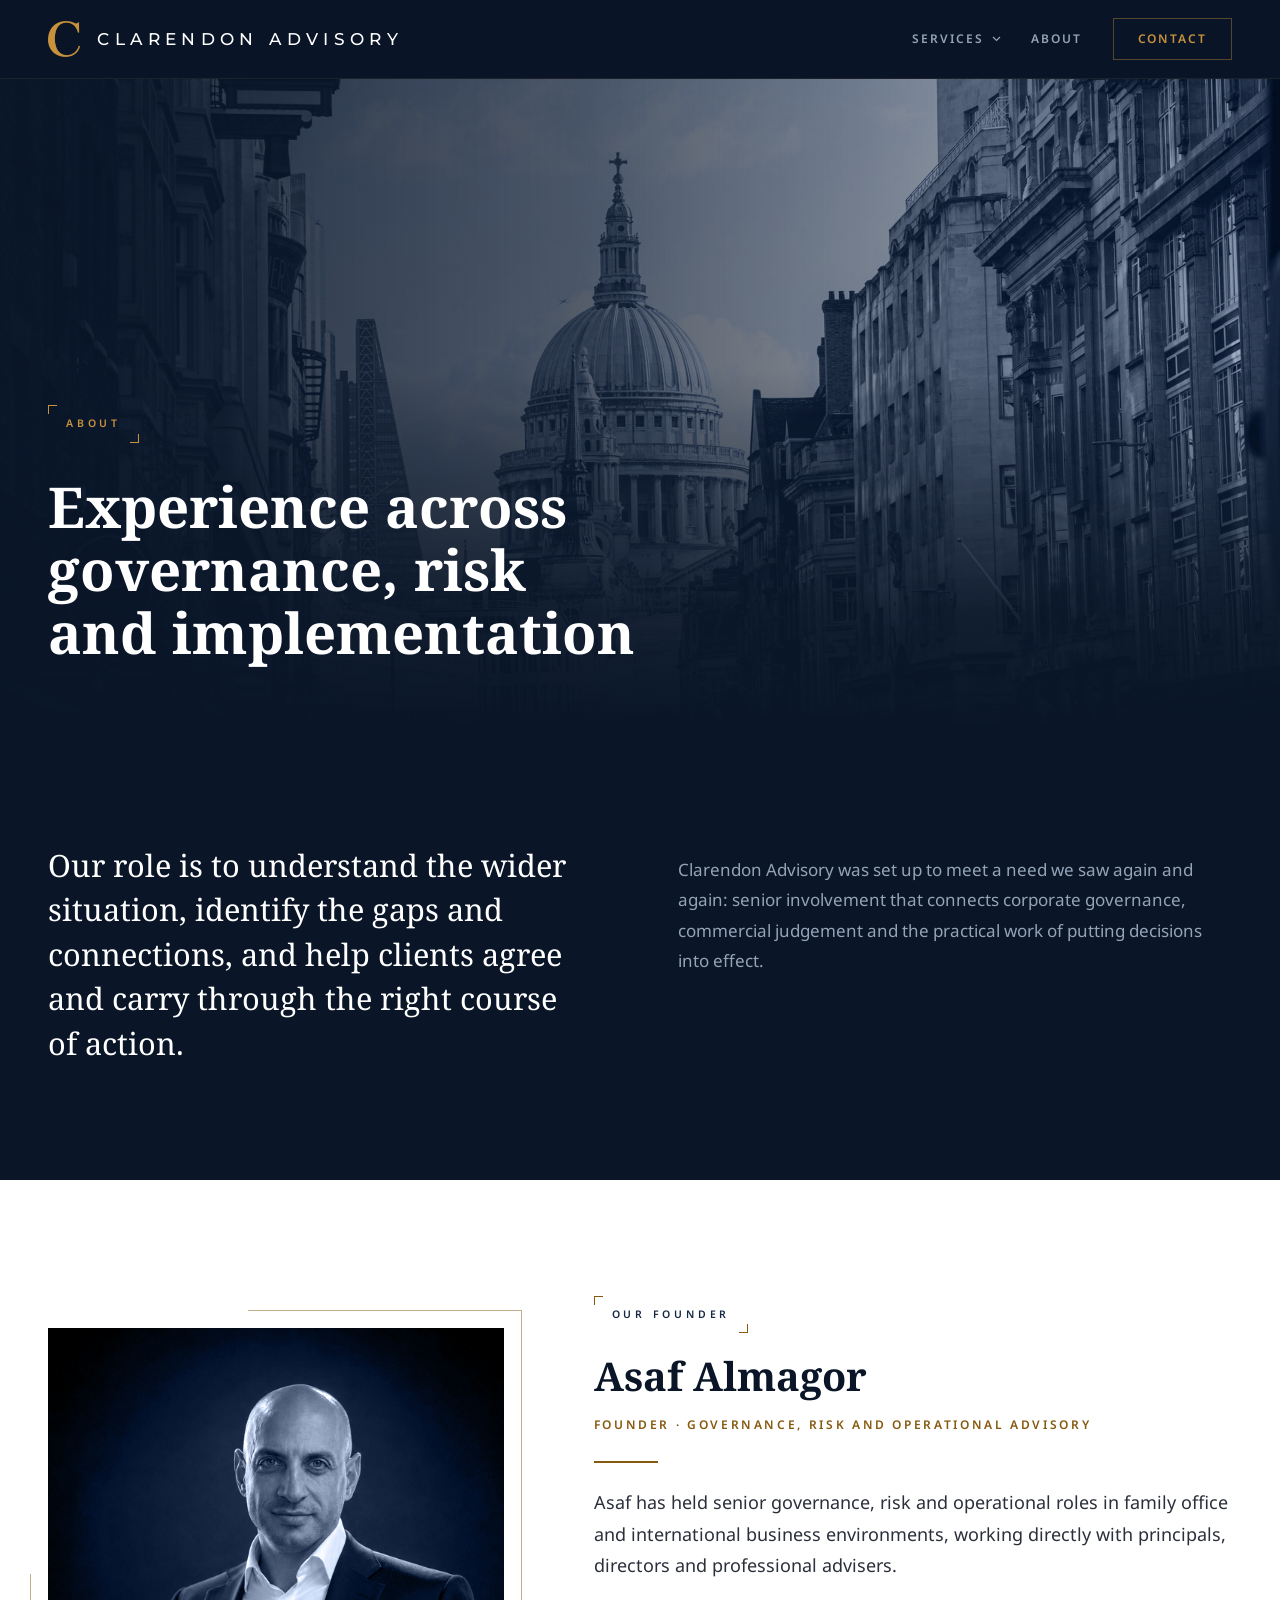
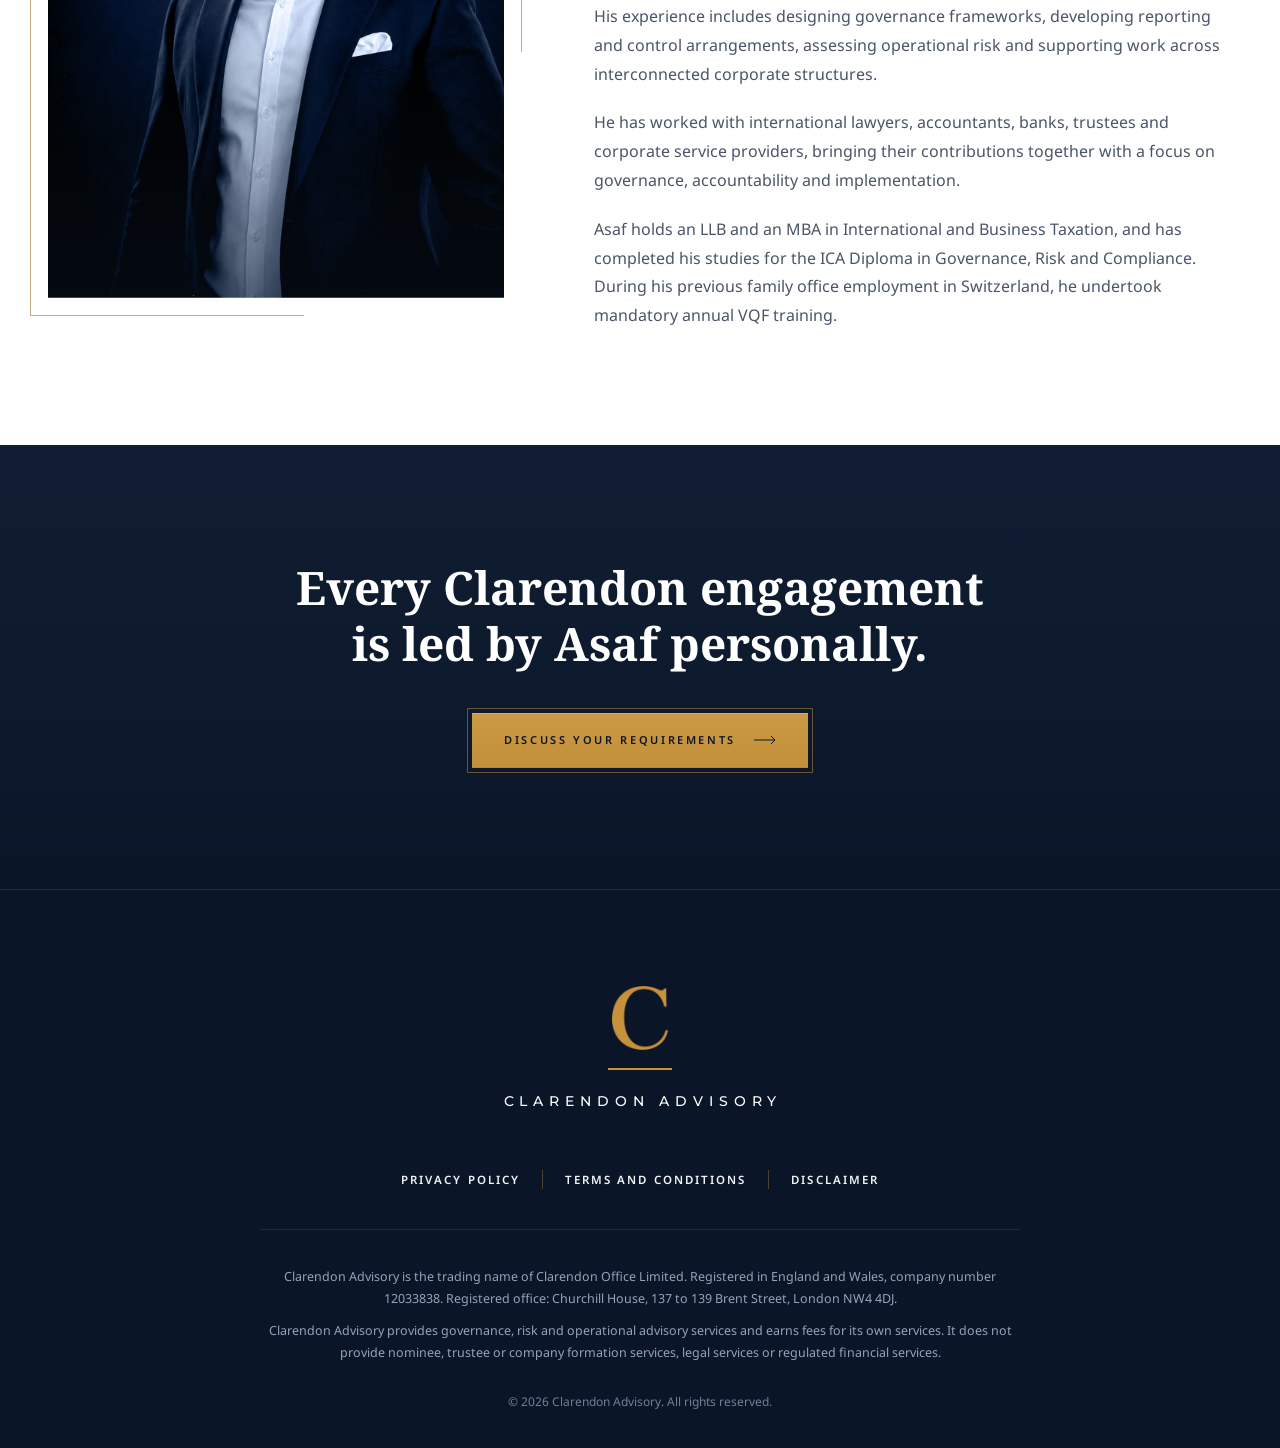
==== commit d82a27dd: "Copy updates from staging: footer disclaimer, homepage approach heading, about bio" ====
--- a/about/index.html
+++ b/about/index.html
@@ -87,7 +87,7 @@
       <span class="about-founder__rule" aria-hidden="true"></span>
       <p class="lead">Asaf has held senior governance, risk and operational roles in family office and international business environments, working directly with principals, directors and professional advisers.</p>
       <p class="body">His experience includes designing governance frameworks, developing reporting and control arrangements, assessing operational risk and supporting work across interconnected corporate structures.</p>
-      <p class="body">He has worked with international lawyers, accountants, banks, trustees and corporate service providers, bringing their contributions together while keeping a close eye on governance, accountability and delivery.</p>
+      <p class="body">He has worked with international lawyers, accountants, banks, trustees and corporate service providers, bringing their contributions together with a focus on governance, accountability and implementation.</p>
       <p class="body">Asaf holds an LLB and an MBA in International and Business Taxation, and has completed his studies for the ICA Diploma in Governance, Risk and Compliance. During his previous family office employment in Switzerland, he undertook mandatory annual VQF training.</p>
     </div>
   </div>
@@ -117,7 +117,7 @@
     </nav>
     <div class="site-footer__legal">
       <p>Clarendon Advisory is the trading name of Clarendon Office Limited. Registered in England and Wales, company number 12033838. Registered office: Churchill House, 137 to 139 Brent Street, London NW4 4DJ.</p>
-      <p>Clarendon Advisory provides governance, risk and operational advisory services and earns fees for its own services. It does not hold or transfer client money, and does not provide nominee, trustee or company formation services, legal services or regulated financial services.</p>
+      <p>Clarendon Advisory provides governance, risk and operational advisory services and earns fees for its own services. It does not provide nominee, trustee or company formation services, legal services or regulated financial services.</p>
     </div>
     <p class="site-footer__copy">© 2026 Clarendon Advisory. All rights reserved.</p>
   </div>
